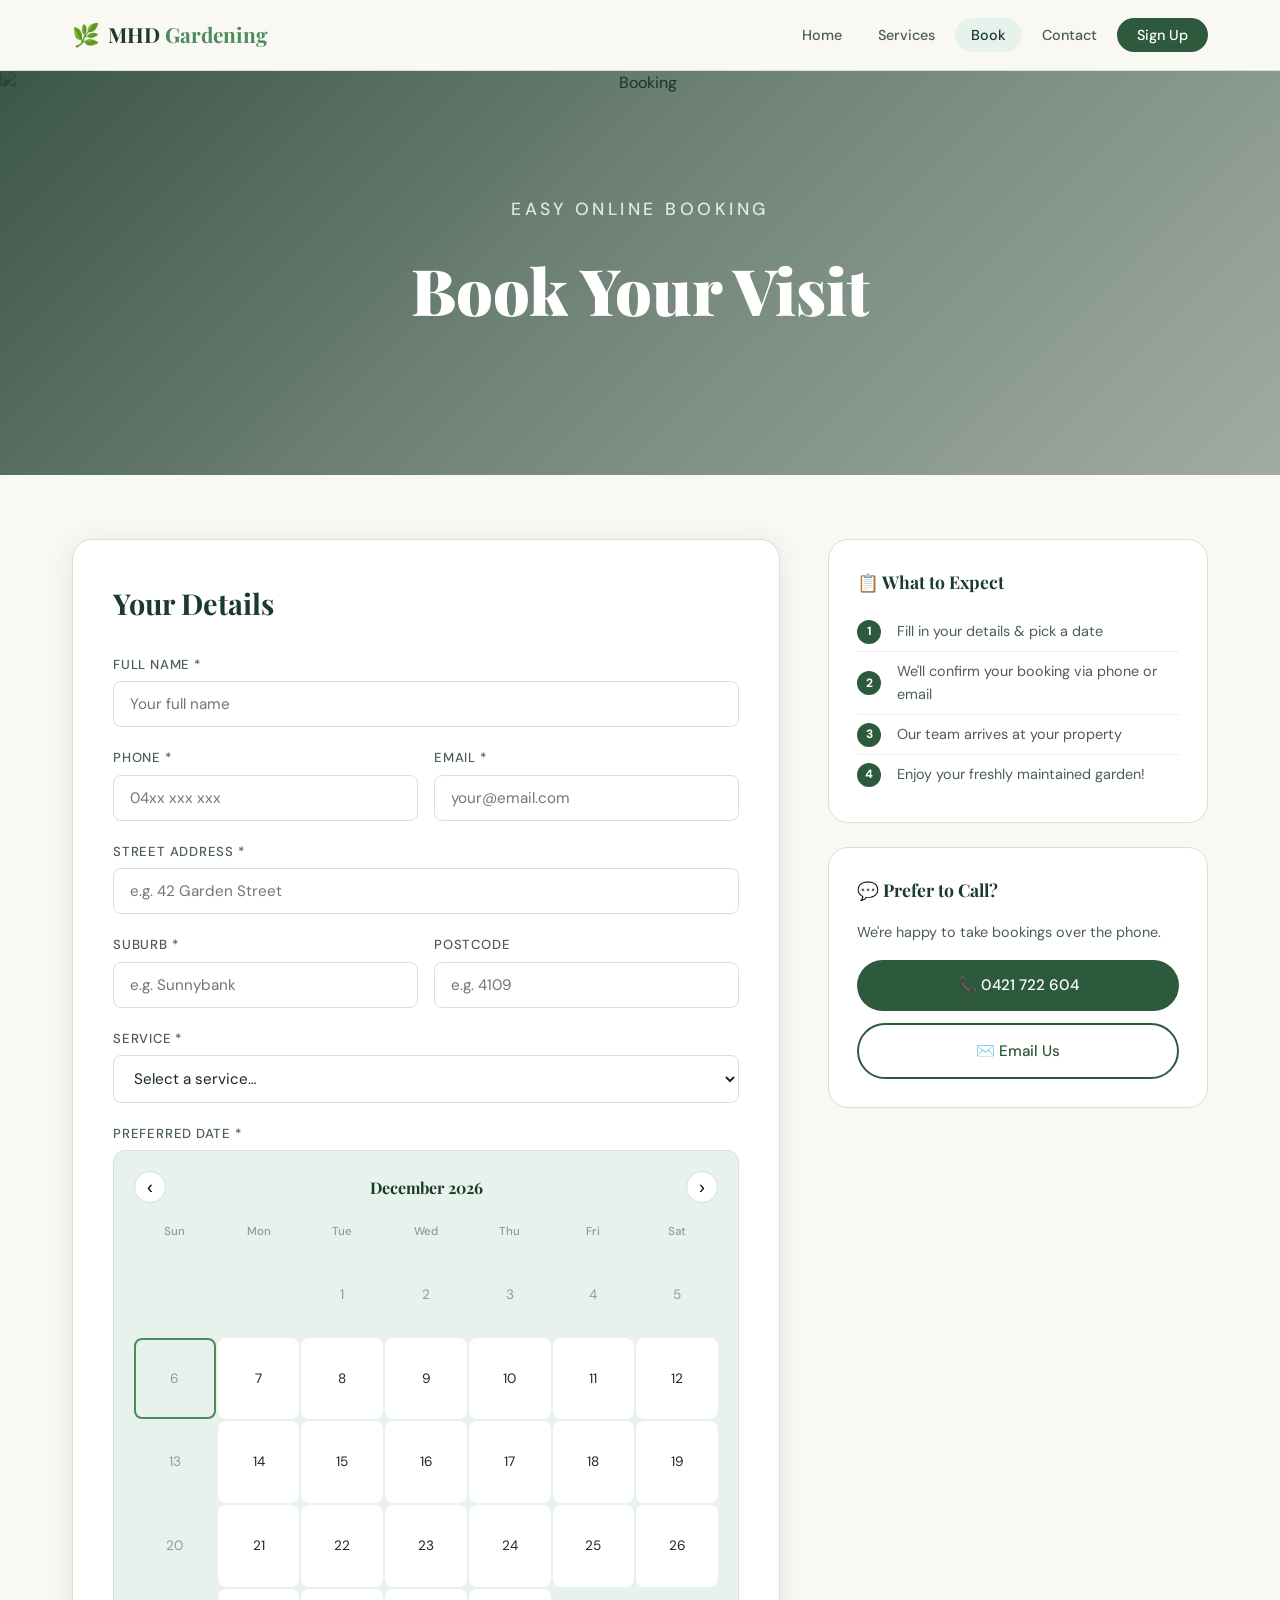
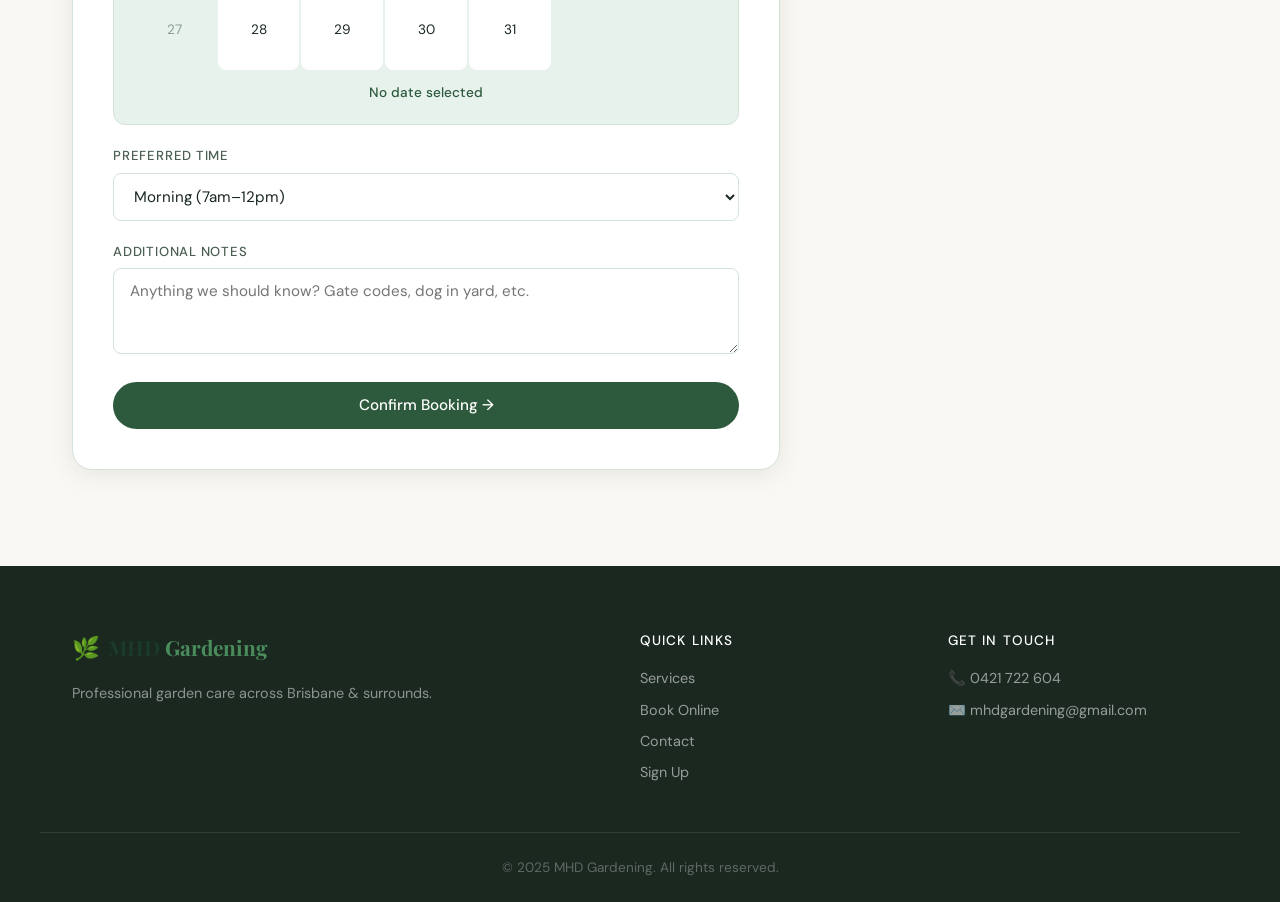
==== booking.html @ 793c0f71 "Add files via upload" ====
<!DOCTYPE html>
<html lang="en">
<head>
<meta charset="UTF-8">
<meta name="viewport" content="width=device-width, initial-scale=1.0">
<title>Book a Service – MHD Gardening</title>
<link rel="stylesheet" href="style.css">
<link href="https://fonts.googleapis.com/css2?family=Playfair+Display:wght@400;700;900&family=DM+Sans:wght@300;400;500&display=swap" rel="stylesheet">
</head>
<body>

<nav class="nav">
  <div class="nav-inner">
    <a href="index.html" class="logo">
      <span class="logo-leaf">🌿</span>
      <span class="logo-text">MHD<span class="logo-accent"> Gardening</span></span>
    </a>
    <ul class="nav-links">
      <li><a href="index.html">Home</a></li>
      <li><a href="services.html">Services</a></li>
      <li><a href="booking.html" class="active">Book</a></li>
      <li><a href="contact.html">Contact</a></li>
      <li><a href="signup.html" class="nav-cta">Sign Up</a></li>
    </ul>
    <button class="hamburger" id="hamburger"><span></span><span></span><span></span></button>
  </div>
</nav>
<div class="mobile-menu" id="mobileMenu">
  <a href="index.html">Home</a>
  <a href="services.html">Services</a>
  <a href="booking.html">Book</a>
  <a href="contact.html">Contact</a>
  <a href="signup.html">Sign Up</a>
</div>

<!-- PAGE HERO -->
<section class="page-hero page-hero--short">
  <div class="page-hero-bg">
    <img src="https://images.unsplash.com/photo-1501004318641-b39e6451bec6?w=1600&q=80" alt="Booking">
    <div class="hero-overlay"></div>
  </div>
  <div class="page-hero-content">
    <p class="hero-eyebrow">Easy Online Booking</p>
    <h1 class="page-title">Book Your Visit</h1>
  </div>
</section>

<!-- BOOKING FORM -->
<section class="booking-section">
  <div class="container">
    <div class="booking-layout">

      <!-- FORM -->
      <div class="booking-form-wrap">
        <div id="bookingForm" class="booking-form">
          <h2>Your Details</h2>

          <div class="form-group">
            <label>Full Name *</label>
            <input type="text" id="bName" placeholder="Your full name" required>
          </div>
          <div class="form-row">
            <div class="form-group">
              <label>Phone *</label>
              <input type="tel" id="bPhone" placeholder="04xx xxx xxx" required>
            </div>
            <div class="form-group">
              <label>Email *</label>
              <input type="email" id="bEmail" placeholder="your@email.com" required>
            </div>
          </div>
          <div class="form-group">
            <label>Street Address *</label>
            <input type="text" id="bAddress" placeholder="e.g. 42 Garden Street" required>
          </div>
          <div class="form-row">
            <div class="form-group">
              <label>Suburb *</label>
              <input type="text" id="bSuburb" placeholder="e.g. Sunnybank" required>
            </div>
            <div class="form-group">
              <label>Postcode</label>
              <input type="text" id="bPostcode" placeholder="e.g. 4109">
            </div>
          </div>

          <div class="form-group">
            <label>Service *</label>
            <select id="bService" required>
              <option value="">Select a service…</option>
              <option value="Simple Mow">🌿 Simple Mow</option>
              <option value="Hedges &amp; Lawn">✂️ Hedges &amp; Lawn</option>
              <option value="Full Service">⭐ Full Service</option>
            </select>
          </div>

          <div class="form-group">
            <label>Preferred Date *</label>
            <div class="calendar-wrap">
              <div class="cal-header">
                <button type="button" class="cal-nav" id="calPrev">‹</button>
                <span id="calMonthYear"></span>
                <button type="button" class="cal-nav" id="calNext">›</button>
              </div>
              <div class="cal-days-header">
                <span>Sun</span><span>Mon</span><span>Tue</span><span>Wed</span><span>Thu</span><span>Fri</span><span>Sat</span>
              </div>
              <div class="cal-grid" id="calGrid"></div>
              <input type="hidden" id="bDate">
              <p class="cal-selected" id="calSelected">No date selected</p>
            </div>
          </div>

          <div class="form-group">
            <label>Preferred Time</label>
            <select id="bTime">
              <option value="Morning (7am–12pm)">Morning (7am–12pm)</option>
              <option value="Afternoon (12pm–5pm)">Afternoon (12pm–5pm)</option>
              <option value="Any time">Any time</option>
            </select>
          </div>

          <div class="form-group">
            <label>Additional Notes</label>
            <textarea id="bNotes" rows="3" placeholder="Anything we should know? Gate codes, dog in yard, etc."></textarea>
          </div>

          <button type="button" class="btn-primary btn-full" onclick="submitBooking()">Confirm Booking →</button>
        </div>

        <!-- SUCCESS STATE -->
        <div id="bookingSuccess" class="booking-success" style="display:none">
          <div class="success-icon">✅</div>
          <h2>Booking Request Sent!</h2>
          <p id="successSummary"></p>
          <p class="success-note">We'll be in touch shortly to confirm your booking. Questions? Call us on <a href="tel:0421722604">0421 722 604</a>.</p>
          <a href="index.html" class="btn-primary" style="margin-top:1.5rem">← Back to Home</a>
        </div>
      </div>

      <!-- SIDEBAR -->
      <div class="booking-sidebar">
        <div class="sidebar-card">
          <h3>📋 What to Expect</h3>
          <ol class="expect-list">
            <li>Fill in your details & pick a date</li>
            <li>We'll confirm your booking via phone or email</li>
            <li>Our team arrives at your property</li>
            <li>Enjoy your freshly maintained garden!</li>
          </ol>
        </div>
        <div class="sidebar-card sidebar-contact">
          <h3>💬 Prefer to Call?</h3>
          <p>We're happy to take bookings over the phone.</p>
          <a href="tel:0421722604" class="btn-primary btn-full">📞 0421 722 604</a>
          <a href="mailto:mhdgardening@gmail.com" class="btn-outline btn-full" style="margin-top:0.75rem">✉️ Email Us</a>
        </div>
      </div>

    </div>
  </div>
</section>

<footer class="footer">
  <div class="container footer-inner">
    <div class="footer-brand">
      <a href="index.html" class="logo"><span class="logo-leaf">🌿</span><span class="logo-text">MHD<span class="logo-accent"> Gardening</span></span></a>
      <p>Professional garden care across Brisbane & surrounds.</p>
    </div>
    <div class="footer-links">
      <h4>Quick Links</h4>
      <a href="services.html">Services</a>
      <a href="booking.html">Book Online</a>
      <a href="contact.html">Contact</a>
      <a href="signup.html">Sign Up</a>
    </div>
    <div class="footer-contact">
      <h4>Get in Touch</h4>
      <a href="tel:0421722604">📞 0421 722 604</a>
      <a href="mailto:mhdgardening@gmail.com">✉️ mhdgardening@gmail.com</a>
    </div>
  </div>
  <div class="footer-bottom"><p>© 2025 MHD Gardening. All rights reserved.</p></div>
</footer>

<script src="main.js"></script>
</body>
</html>
---- style.css ----
/* ============================================
   MHD GARDENING – MAIN STYLESHEET
   Theme: Natural Luxury / Refined Green
   ============================================ */

:root {
  --green-dark: #1a3a2a;
  --green-mid: #2d5a3d;
  --green-light: #4a8c5c;
  --green-pale: #e8f2ec;
  --gold: #c9a84c;
  --gold-light: #e8d5a3;
  --cream: #faf8f3;
  --white: #ffffff;
  --text-dark: #1a2820;
  --text-mid: #4a5e52;
  --text-light: #8a9e92;
  --border: #d4e2d8;
  --shadow: 0 4px 24px rgba(26,58,42,0.10);
  --shadow-lg: 0 12px 48px rgba(26,58,42,0.15);
  --radius: 12px;
  --radius-lg: 20px;
  --ff-display: 'Playfair Display', Georgia, serif;
  --ff-body: 'DM Sans', sans-serif;
}

*, *::before, *::after { box-sizing: border-box; margin: 0; padding: 0; }

html { scroll-behavior: smooth; }

body {
  font-family: var(--ff-body);
  color: var(--text-dark);
  background: var(--cream);
  line-height: 1.6;
  font-size: 16px;
}

img { max-width: 100%; height: auto; display: block; }
a { text-decoration: none; color: inherit; }
ul { list-style: none; }

.container { max-width: 1200px; margin: 0 auto; padding: 0 2rem; }
.text-center { text-align: center; }

/* ============================================
   TYPOGRAPHY
   ============================================ */

.section-label {
  font-family: var(--ff-body);
  font-size: 0.8rem;
  font-weight: 500;
  letter-spacing: 0.15em;
  text-transform: uppercase;
  color: var(--green-light);
  margin-bottom: 0.75rem;
}

.section-title {
  font-family: var(--ff-display);
  font-size: clamp(2rem, 4vw, 3rem);
  font-weight: 700;
  color: var(--green-dark);
  margin-bottom: 2.5rem;
  line-height: 1.2;
}

/* ============================================
   BUTTONS
   ============================================ */

.btn-primary {
  display: inline-block;
  background: var(--green-mid);
  color: var(--white);
  padding: 0.85rem 2rem;
  border-radius: 50px;
  font-family: var(--ff-body);
  font-size: 0.95rem;
  font-weight: 500;
  transition: background 0.25s, transform 0.2s, box-shadow 0.25s;
  cursor: pointer;
  border: none;
  text-align: center;
}
.btn-primary:hover {
  background: var(--green-dark);
  transform: translateY(-2px);
  box-shadow: 0 8px 24px rgba(26,58,42,0.2);
}

.btn-outline {
  display: inline-block;
  background: transparent;
  color: var(--green-mid);
  padding: 0.85rem 2rem;
  border-radius: 50px;
  border: 2px solid var(--green-mid);
  font-size: 0.95rem;
  font-weight: 500;
  transition: all 0.25s;
  cursor: pointer;
  text-align: center;
}
.btn-outline:hover {
  background: var(--green-mid);
  color: var(--white);
}

.btn-ghost {
  display: inline-block;
  background: rgba(255,255,255,0.15);
  color: var(--white);
  padding: 0.85rem 2rem;
  border-radius: 50px;
  border: 2px solid rgba(255,255,255,0.5);
  font-size: 0.95rem;
  font-weight: 500;
  transition: all 0.25s;
  backdrop-filter: blur(4px);
}
.btn-ghost:hover {
  background: rgba(255,255,255,0.25);
}

.btn-full { width: 100%; display: block; }

/* ============================================
   NAVIGATION
   ============================================ */

.nav {
  position: fixed;
  top: 0;
  left: 0;
  right: 0;
  z-index: 1000;
  background: rgba(250,248,243,0.95);
  backdrop-filter: blur(12px);
  border-bottom: 1px solid var(--border);
  transition: box-shadow 0.3s;
}
.nav.scrolled { box-shadow: var(--shadow); }

.nav-inner {
  max-width: 1200px;
  margin: 0 auto;
  padding: 0 2rem;
  display: flex;
  align-items: center;
  justify-content: space-between;
  height: 70px;
}

.logo {
  display: flex;
  align-items: center;
  gap: 0.5rem;
  font-family: var(--ff-display);
  font-size: 1.3rem;
  font-weight: 700;
  color: var(--green-dark);
}
.logo-leaf { font-size: 1.4rem; }
.logo-accent { color: var(--green-light); }
.logo--light { color: var(--white); }
.logo--light .logo-accent { color: var(--gold-light); }

.nav-links {
  display: flex;
  align-items: center;
  gap: 0.25rem;
}
.nav-links a {
  padding: 0.5rem 1rem;
  border-radius: 50px;
  font-size: 0.9rem;
  font-weight: 500;
  color: var(--text-mid);
  transition: all 0.2s;
}
.nav-links a:hover, .nav-links a.active {
  color: var(--green-dark);
  background: var(--green-pale);
}
.nav-cta {
  background: var(--green-mid) !important;
  color: var(--white) !important;
  padding: 0.5rem 1.25rem !important;
}
.nav-cta:hover { background: var(--green-dark) !important; }
.nav-cta.active { background: var(--green-dark) !important; }

.hamburger {
  display: none;
  flex-direction: column;
  gap: 5px;
  background: none;
  border: none;
  cursor: pointer;
  padding: 4px;
}
.hamburger span {
  display: block;
  width: 24px;
  height: 2px;
  background: var(--green-dark);
  border-radius: 2px;
  transition: all 0.3s;
}

.mobile-menu {
  display: none;
  position: fixed;
  top: 70px;
  left: 0;
  right: 0;
  background: var(--cream);
  border-bottom: 1px solid var(--border);
  padding: 1rem 2rem;
  z-index: 999;
  flex-direction: column;
  gap: 0.5rem;
}
.mobile-menu.open { display: flex; }
.mobile-menu a {
  padding: 0.75rem 1rem;
  border-radius: var(--radius);
  font-weight: 500;
  color: var(--text-dark);
  transition: background 0.2s;
}
.mobile-menu a:hover { background: var(--green-pale); }

/* ============================================
   HERO
   ============================================ */

.hero {
  position: relative;
  min-height: 100vh;
  display: flex;
  align-items: center;
  padding: 100px 2rem 4rem;
  overflow: hidden;
}

.hero-bg {
  position: absolute;
  inset: 0;
  z-index: 0;
}
.hero-img {
  width: 100%;
  height: 100%;
  object-fit: cover;
  object-position: center;
}
.hero-overlay {
  position: absolute;
  inset: 0;
  background: linear-gradient(
    135deg,
    rgba(26,58,42,0.85) 0%,
    rgba(26,58,42,0.60) 50%,
    rgba(26,58,42,0.40) 100%
  );
}

.hero-content {
  position: relative;
  z-index: 1;
  max-width: 700px;
  margin: 0 auto 0 0;
  padding-left: max(2rem, calc((100vw - 1200px)/2));
}

.hero-eyebrow {
  font-size: 0.8rem;
  font-weight: 500;
  letter-spacing: 0.2em;
  text-transform: uppercase;
  color: var(--gold-light);
  margin-bottom: 1rem;
}

.hero-title {
  font-family: var(--ff-display);
  font-size: clamp(2.8rem, 7vw, 5.5rem);
  font-weight: 900;
  color: var(--white);
  line-height: 1.1;
  margin-bottom: 1.25rem;
}
.hero-title em { font-style: italic; color: var(--gold-light); }

.hero-sub {
  font-size: 1.1rem;
  color: rgba(255,255,255,0.85);
  margin-bottom: 2.5rem;
  font-weight: 300;
}

/* BOOKING WIDGET */
.booking-widget {
  background: rgba(255,255,255,0.97);
  border-radius: var(--radius-lg);
  padding: 1.75rem 2rem;
  box-shadow: var(--shadow-lg);
  max-width: 620px;
}
.widget-title {
  font-family: var(--ff-display);
  font-size: 1.2rem;
  color: var(--green-dark);
  margin-bottom: 1.25rem;
}
.widget-fields {
  display: grid;
  grid-template-columns: 1fr 1fr;
  gap: 0.75rem;
}
.widget-fields .field-group:last-child { grid-column: span 2; }
.widget-fields .field-group:nth-child(3) { grid-column: span 2; }

.field-group label {
  display: block;
  font-size: 0.78rem;
  font-weight: 500;
  text-transform: uppercase;
  letter-spacing: 0.08em;
  color: var(--text-mid);
  margin-bottom: 0.4rem;
}
.field-group input,
.field-group select {
  width: 100%;
  padding: 0.65rem 0.9rem;
  border: 1.5px solid var(--border);
  border-radius: 8px;
  font-family: var(--ff-body);
  font-size: 0.9rem;
  color: var(--text-dark);
  background: var(--white);
  transition: border-color 0.2s;
}
.field-group input:focus,
.field-group select:focus {
  outline: none;
  border-color: var(--green-light);
}

.widget-btn {
  grid-column: span 2;
  background: var(--green-mid);
  color: var(--white);
  padding: 0.9rem;
  border-radius: 50px;
  border: none;
  font-family: var(--ff-body);
  font-size: 1rem;
  font-weight: 500;
  cursor: pointer;
  transition: background 0.25s, transform 0.2s;
}
.widget-btn:hover { background: var(--green-dark); transform: translateY(-2px); }

.scroll-hint {
  position: absolute;
  bottom: 2rem;
  left: 50%;
  transform: translateX(-50%);
  font-size: 0.7rem;
  letter-spacing: 0.2em;
  text-transform: uppercase;
  color: rgba(255,255,255,0.5);
  animation: bounce 2s infinite;
}
@keyframes bounce {
  0%,100% { transform: translateX(-50%) translateY(0); }
  50% { transform: translateX(-50%) translateY(6px); }
}

/* ============================================
   WHY SECTION
   ============================================ */

.why {
  padding: 6rem 0;
  background: var(--cream);
}
.why .container { text-align: center; }
.why-grid {
  display: grid;
  grid-template-columns: repeat(4, 1fr);
  gap: 1.5rem;
  margin-top: 0;
}
.why-card {
  background: var(--white);
  border-radius: var(--radius-lg);
  padding: 2rem 1.5rem;
  border: 1px solid var(--border);
  transition: transform 0.3s, box-shadow 0.3s;
}
.why-card:hover { transform: translateY(-4px); box-shadow: var(--shadow); }
.why-icon { font-size: 2rem; margin-bottom: 1rem; }
.why-card h3 {
  font-family: var(--ff-display);
  font-size: 1.1rem;
  color: var(--green-dark);
  margin-bottom: 0.6rem;
}
.why-card p { font-size: 0.9rem; color: var(--text-mid); line-height: 1.6; }

/* ============================================
   SERVICES PREVIEW
   ============================================ */

.services-preview {
  padding: 5rem 0;
  background: var(--green-pale);
}
.services-grid {
  display: grid;
  grid-template-columns: repeat(3, 1fr);
  gap: 1.5rem;
  margin-bottom: 3rem;
}
.service-card {
  background: var(--white);
  border-radius: var(--radius-lg);
  overflow: hidden;
  border: 1px solid var(--border);
  transition: transform 0.3s, box-shadow 0.3s;
}
.service-card:hover { transform: translateY(-6px); box-shadow: var(--shadow-lg); }
.service-card--featured {
  border: 2px solid var(--green-mid);
  transform: scale(1.02);
}
.service-card--featured:hover { transform: scale(1.02) translateY(-6px); }
.service-img-wrap { height: 200px; overflow: hidden; }
.service-img-wrap img { width: 100%; height: 100%; object-fit: cover; transition: transform 0.4s; }
.service-card:hover .service-img-wrap img { transform: scale(1.05); }
.service-body { padding: 1.5rem; }
.service-tag {
  display: inline-block;
  background: var(--green-pale);
  color: var(--green-mid);
  font-size: 0.72rem;
  font-weight: 500;
  letter-spacing: 0.08em;
  text-transform: uppercase;
  padding: 0.3rem 0.75rem;
  border-radius: 50px;
  margin-bottom: 0.75rem;
}
.service-tag--gold {
  background: var(--gold-light);
  color: #7a5c00;
}
.service-body h3 {
  font-family: var(--ff-display);
  font-size: 1.3rem;
  color: var(--green-dark);
  margin-bottom: 0.6rem;
}
.service-body p { font-size: 0.9rem; color: var(--text-mid); margin-bottom: 1.25rem; }
.service-link {
  font-size: 0.9rem;
  font-weight: 500;
  color: var(--green-mid);
  transition: color 0.2s;
}
.service-link:hover { color: var(--green-dark); }

/* ============================================
   PHOTO STRIP
   ============================================ */

.photo-strip {
  overflow: hidden;
  padding: 3rem 0;
  background: var(--white);
}
.strip-track {
  display: flex;
  gap: 1rem;
  animation: scroll-strip 30s linear infinite;
  width: max-content;
}
.strip-track img {
  height: 220px;
  width: 320px;
  object-fit: cover;
  border-radius: var(--radius);
  flex-shrink: 0;
}
@keyframes scroll-strip {
  0% { transform: translateX(0); }
  100% { transform: translateX(-50%); }
}

/* ============================================
   CTA BANNER
   ============================================ */

.cta-banner {
  background: var(--green-dark);
  padding: 4rem 0;
}
.cta-inner {
  display: flex;
  align-items: center;
  justify-content: space-between;
  gap: 2rem;
}
.cta-inner h2 {
  font-family: var(--ff-display);
  font-size: 2rem;
  color: var(--white);
  margin-bottom: 0.5rem;
}
.cta-inner p { color: rgba(255,255,255,0.7); }
.cta-actions { display: flex; gap: 1rem; flex-wrap: wrap; }

/* ============================================
   FOOTER
   ============================================ */

.footer {
  background: var(--text-dark);
  padding: 4rem 0 0;
}
.footer-inner {
  display: grid;
  grid-template-columns: 2fr 1fr 1fr;
  gap: 3rem;
  padding-bottom: 3rem;
  border-bottom: 1px solid rgba(255,255,255,0.1);
}
.footer-brand p { color: rgba(255,255,255,0.5); font-size: 0.9rem; margin-top: 1rem; }
.footer-links, .footer-contact { display: flex; flex-direction: column; gap: 0.5rem; }
.footer-links h4, .footer-contact h4 {
  color: var(--white);
  font-size: 0.85rem;
  font-weight: 500;
  letter-spacing: 0.08em;
  text-transform: uppercase;
  margin-bottom: 0.5rem;
}
.footer-links a, .footer-contact a {
  color: rgba(255,255,255,0.55);
  font-size: 0.9rem;
  transition: color 0.2s;
}
.footer-links a:hover, .footer-contact a:hover { color: var(--white); }
.footer-bottom {
  padding: 1.5rem 0;
  text-align: center;
}
.footer-bottom p { color: rgba(255,255,255,0.3); font-size: 0.85rem; }

/* ============================================
   PAGE HERO
   ============================================ */

.page-hero {
  position: relative;
  height: 60vh;
  min-height: 400px;
  display: flex;
  align-items: center;
  justify-content: center;
  text-align: center;
  margin-top: 70px;
}
.page-hero--short { height: 45vh; min-height: 300px; }
.page-hero-bg {
  position: absolute;
  inset: 0;
}
.page-hero-bg img { width: 100%; height: 100%; object-fit: cover; }
.page-hero-content {
  position: relative;
  z-index: 1;
  color: var(--white);
}
.page-title {
  font-family: var(--ff-display);
  font-size: clamp(2.5rem, 6vw, 4rem);
  font-weight: 900;
  margin-bottom: 0.5rem;
}
.page-hero-content p { color: rgba(255,255,255,0.8); font-size: 1.1rem; }

/* ============================================
   SERVICES DETAIL
   ============================================ */

.services-detail { padding: 5rem 0; }
.svc-row {
  display: grid;
  grid-template-columns: 1fr 1fr;
  gap: 4rem;
  align-items: center;
  margin-bottom: 5rem;
  padding-bottom: 5rem;
  border-bottom: 1px solid var(--border);
}
.svc-row:last-child { border-bottom: none; margin-bottom: 0; }
.svc-row--reverse .svc-img { order: 2; }
.svc-row--reverse .svc-text { order: 1; }
.svc-img img {
  width: 100%;
  height: 380px;
  object-fit: cover;
  border-radius: var(--radius-lg);
  box-shadow: var(--shadow-lg);
}
.svc-text h2 {
  font-family: var(--ff-display);
  font-size: 2rem;
  color: var(--green-dark);
  margin: 0.75rem 0 1rem;
}
.svc-text p { color: var(--text-mid); margin-bottom: 1.5rem; line-height: 1.8; }
.svc-includes {
  list-style: none;
  margin-bottom: 2rem;
}
.svc-includes li {
  padding: 0.4rem 0;
  color: var(--text-dark);
  font-size: 0.95rem;
}

/* ============================================
   BOOKING PAGE
   ============================================ */

.booking-section {
  padding: 4rem 0 6rem;
  background: var(--cream);
}
.booking-layout {
  display: grid;
  grid-template-columns: 1fr 380px;
  gap: 3rem;
  align-items: start;
}
.booking-form-wrap {
  background: var(--white);
  border-radius: var(--radius-lg);
  padding: 2.5rem;
  border: 1px solid var(--border);
  box-shadow: var(--shadow);
}
.booking-form h2 {
  font-family: var(--ff-display);
  font-size: 1.8rem;
  color: var(--green-dark);
  margin-bottom: 1.75rem;
}

/* FORMS GLOBAL */
.form-group { margin-bottom: 1.25rem; }
.form-row { display: grid; grid-template-columns: 1fr 1fr; gap: 1rem; }
.form-group label {
  display: block;
  font-size: 0.82rem;
  font-weight: 500;
  text-transform: uppercase;
  letter-spacing: 0.06em;
  color: var(--text-mid);
  margin-bottom: 0.4rem;
}
.form-group input,
.form-group select,
.form-group textarea {
  width: 100%;
  padding: 0.75rem 1rem;
  border: 1.5px solid var(--border);
  border-radius: 8px;
  font-family: var(--ff-body);
  font-size: 0.95rem;
  color: var(--text-dark);
  background: var(--white);
  transition: border-color 0.2s, box-shadow 0.2s;
}
.form-group input:focus,
.form-group select:focus,
.form-group textarea:focus {
  outline: none;
  border-color: var(--green-light);
  box-shadow: 0 0 0 3px rgba(74,140,92,0.12);
}
.form-group textarea { resize: vertical; }

/* CALENDAR */
.calendar-wrap {
  background: var(--green-pale);
  border-radius: var(--radius);
  padding: 1.25rem;
  border: 1.5px solid var(--border);
}
.cal-header {
  display: flex;
  align-items: center;
  justify-content: space-between;
  margin-bottom: 1rem;
  font-family: var(--ff-display);
  font-weight: 700;
  color: var(--green-dark);
}
.cal-nav {
  background: var(--white);
  border: 1px solid var(--border);
  border-radius: 50%;
  width: 32px;
  height: 32px;
  cursor: pointer;
  font-size: 1.1rem;
  display: flex;
  align-items: center;
  justify-content: center;
  transition: background 0.2s;
}
.cal-nav:hover { background: var(--green-mid); color: var(--white); border-color: var(--green-mid); }
.cal-days-header {
  display: grid;
  grid-template-columns: repeat(7, 1fr);
  gap: 2px;
  margin-bottom: 0.5rem;
  text-align: center;
}
.cal-days-header span { font-size: 0.72rem; font-weight: 500; color: var(--text-light); padding: 4px 0; }
.cal-grid {
  display: grid;
  grid-template-columns: repeat(7, 1fr);
  gap: 2px;
}
.cal-day {
  aspect-ratio: 1;
  display: flex;
  align-items: center;
  justify-content: center;
  border-radius: 8px;
  font-size: 0.85rem;
  cursor: pointer;
  transition: all 0.15s;
  color: var(--text-dark);
  background: var(--white);
}
.cal-day:hover:not(.cal-day--past):not(.cal-day--empty) {
  background: var(--green-mid);
  color: var(--white);
}
.cal-day--selected { background: var(--green-dark) !important; color: var(--white) !important; font-weight: 700; }
.cal-day--today { border: 2px solid var(--green-light); }
.cal-day--past { color: var(--text-light); cursor: not-allowed; background: transparent; }
.cal-day--empty { cursor: default; background: transparent; }
.cal-selected {
  margin-top: 0.75rem;
  font-size: 0.85rem;
  color: var(--green-mid);
  font-weight: 500;
  text-align: center;
}

/* BOOKING SIDEBAR */
.booking-sidebar { display: flex; flex-direction: column; gap: 1.5rem; }
.sidebar-card {
  background: var(--white);
  border-radius: var(--radius-lg);
  padding: 1.75rem;
  border: 1px solid var(--border);
}
.sidebar-card h3 {
  font-family: var(--ff-display);
  font-size: 1.1rem;
  color: var(--green-dark);
  margin-bottom: 1rem;
}
.expect-list {
  counter-reset: steps;
  list-style: none;
}
.expect-list li {
  counter-increment: steps;
  padding: 0.5rem 0 0.5rem 2.5rem;
  position: relative;
  font-size: 0.9rem;
  color: var(--text-mid);
  border-bottom: 1px solid var(--green-pale);
}
.expect-list li:last-child { border-bottom: none; }
.expect-list li::before {
  content: counter(steps);
  position: absolute;
  left: 0;
  top: 50%;
  transform: translateY(-50%);
  width: 24px;
  height: 24px;
  background: var(--green-mid);
  color: white;
  border-radius: 50%;
  font-size: 0.75rem;
  font-weight: 700;
  display: flex;
  align-items: center;
  justify-content: center;
}
.sidebar-contact p { font-size: 0.9rem; color: var(--text-mid); margin-bottom: 1rem; }

/* SUCCESS STATE */
.booking-success {
  text-align: center;
  padding: 3rem 2rem;
}
.success-icon { font-size: 3.5rem; margin-bottom: 1rem; }
.booking-success h2 {
  font-family: var(--ff-display);
  font-size: 2rem;
  color: var(--green-dark);
  margin-bottom: 1rem;
}
.booking-success p { color: var(--text-mid); margin-bottom: 0.5rem; }
.success-note { font-size: 0.9rem; }

/* CHECKBOX */
.checkbox-group { margin-top: 0; }
.checkbox-label {
  display: flex;
  align-items: flex-start;
  gap: 0.75rem;
  font-size: 0.9rem;
  color: var(--text-mid);
  cursor: pointer;
  text-transform: none;
  letter-spacing: 0;
}
.checkbox-label input[type="checkbox"] {
  width: 18px;
  height: 18px;
  flex-shrink: 0;
  margin-top: 2px;
  accent-color: var(--green-mid);
}
.form-note {
  font-size: 0.82rem;
  color: var(--text-light);
  margin-top: 1rem;
  text-align: center;
}
.signin-prompt {
  font-size: 0.9rem;
  color: var(--text-mid);
  margin-bottom: 1.75rem;
}
.signin-prompt a { color: var(--green-mid); font-weight: 500; }

/* ============================================
   CONTACT PAGE
   ============================================ */

.contact-section { padding: 5rem 0; }
.contact-layout {
  display: grid;
  grid-template-columns: 1fr 1fr;
  gap: 4rem;
  align-items: start;
}
.contact-info h2 {
  font-family: var(--ff-display);
  font-size: 2rem;
  color: var(--green-dark);
  margin-bottom: 1rem;
}
.contact-info > p { color: var(--text-mid); line-height: 1.8; margin-bottom: 2rem; }
.contact-cards { display: flex; flex-direction: column; gap: 1rem; }
.contact-card {
  display: flex;
  align-items: center;
  gap: 1rem;
  background: var(--white);
  border: 1px solid var(--border);
  border-radius: var(--radius);
  padding: 1.25rem;
  transition: box-shadow 0.2s, transform 0.2s;
}
.contact-card:hover { box-shadow: var(--shadow); transform: translateX(4px); }
.cc-icon { font-size: 1.5rem; }
.contact-card strong { display: block; color: var(--green-dark); font-size: 0.9rem; margin-bottom: 0.2rem; }
.contact-card span { color: var(--text-mid); font-size: 0.9rem; }

.contact-form-wrap {
  background: var(--white);
  border-radius: var(--radius-lg);
  padding: 2.5rem;
  border: 1px solid var(--border);
  box-shadow: var(--shadow);
}
.contact-form-wrap h2 {
  font-family: var(--ff-display);
  font-size: 1.8rem;
  color: var(--green-dark);
  margin-bottom: 1.75rem;
}

/* ============================================
   SIGN UP PAGE
   ============================================ */

.signup-section { min-height: 100vh; display: flex; }
.signup-layout { display: flex; width: 100%; min-height: 100vh; }
.signup-left {
  width: 45%;
  background: var(--green-dark);
  padding: 5rem 3rem;
  display: flex;
  flex-direction: column;
  justify-content: center;
  position: relative;
  overflow: hidden;
}
.signup-left::before {
  content: '';
  position: absolute;
  top: -100px;
  right: -100px;
  width: 400px;
  height: 400px;
  background: rgba(255,255,255,0.04);
  border-radius: 50%;
}
.signup-left-inner { position: relative; z-index: 1; }
.signup-left h2 {
  font-family: var(--ff-display);
  font-size: 2.2rem;
  color: var(--white);
  margin: 1.5rem 0 1rem;
}
.signup-left > .signup-left-inner > p {
  color: rgba(255,255,255,0.7);
  line-height: 1.8;
  margin-bottom: 2rem;
}
.signup-perks { display: flex; flex-direction: column; gap: 0.75rem; margin-bottom: 2.5rem; }
.perk {
  display: flex;
  align-items: center;
  gap: 0.75rem;
  color: rgba(255,255,255,0.85);
  font-size: 0.95rem;
}
.perk span { color: var(--gold-light); font-weight: 700; }
.signup-img {
  width: 100%;
  height: 200px;
  object-fit: cover;
  border-radius: var(--radius);
  opacity: 0.7;
}

.signup-right {
  flex: 1;
  display: flex;
  align-items: center;
  justify-content: center;
  padding: 5rem 3rem;
  background: var(--cream);
}
.signup-form-wrap {
  width: 100%;
  max-width: 520px;
  background: var(--white);
  border-radius: var(--radius-lg);
  padding: 2.5rem;
  border: 1px solid var(--border);
  box-shadow: var(--shadow);
}
.signup-form-wrap h2 {
  font-family: var(--ff-display);
  font-size: 1.8rem;
  color: var(--green-dark);
  margin-bottom: 0.5rem;
}

/* ============================================
   RESPONSIVE
   ============================================ */

@media (max-width: 1024px) {
  .why-grid { grid-template-columns: repeat(2, 1fr); }
  .services-grid { grid-template-columns: 1fr 1fr; }
  .service-card--featured { transform: none; }
  .booking-layout { grid-template-columns: 1fr; }
  .booking-sidebar { flex-direction: row; }
  .sidebar-card { flex: 1; }
  .footer-inner { grid-template-columns: 1fr 1fr; }
  .footer-brand { grid-column: span 2; }
  .svc-row { grid-template-columns: 1fr; gap: 2rem; }
  .svc-row--reverse .svc-img { order: unset; }
  .svc-row--reverse .svc-text { order: unset; }
  .contact-layout { grid-template-columns: 1fr; }
  .signup-left { width: 40%; }
}

@media (max-width: 768px) {
  .nav-links { display: none; }
  .hamburger { display: flex; }
  .why-grid { grid-template-columns: 1fr 1fr; }
  .services-grid { grid-template-columns: 1fr; }
  .widget-fields { grid-template-columns: 1fr; }
  .widget-fields .field-group:last-child,
  .widget-fields .field-group:nth-child(3),
  .widget-btn { grid-column: span 1; }
  .cta-inner { flex-direction: column; text-align: center; }
  .booking-sidebar { flex-direction: column; }
  .form-row { grid-template-columns: 1fr; }
  .signup-layout { flex-direction: column; }
  .signup-left { width: 100%; padding: 4rem 2rem; }
  .signup-right { padding: 2rem; }
  .footer-inner { grid-template-columns: 1fr; }
  .footer-brand { grid-column: span 1; }
}

@media (max-width: 480px) {
  .hero { padding: 90px 1rem 3rem; }
  .hero-content { padding-left: 1rem; }
  .booking-widget { padding: 1.25rem; }
  .why-grid { grid-template-columns: 1fr; }
  .container { padding: 0 1rem; }
  .cta-actions { flex-direction: column; width: 100%; }
}
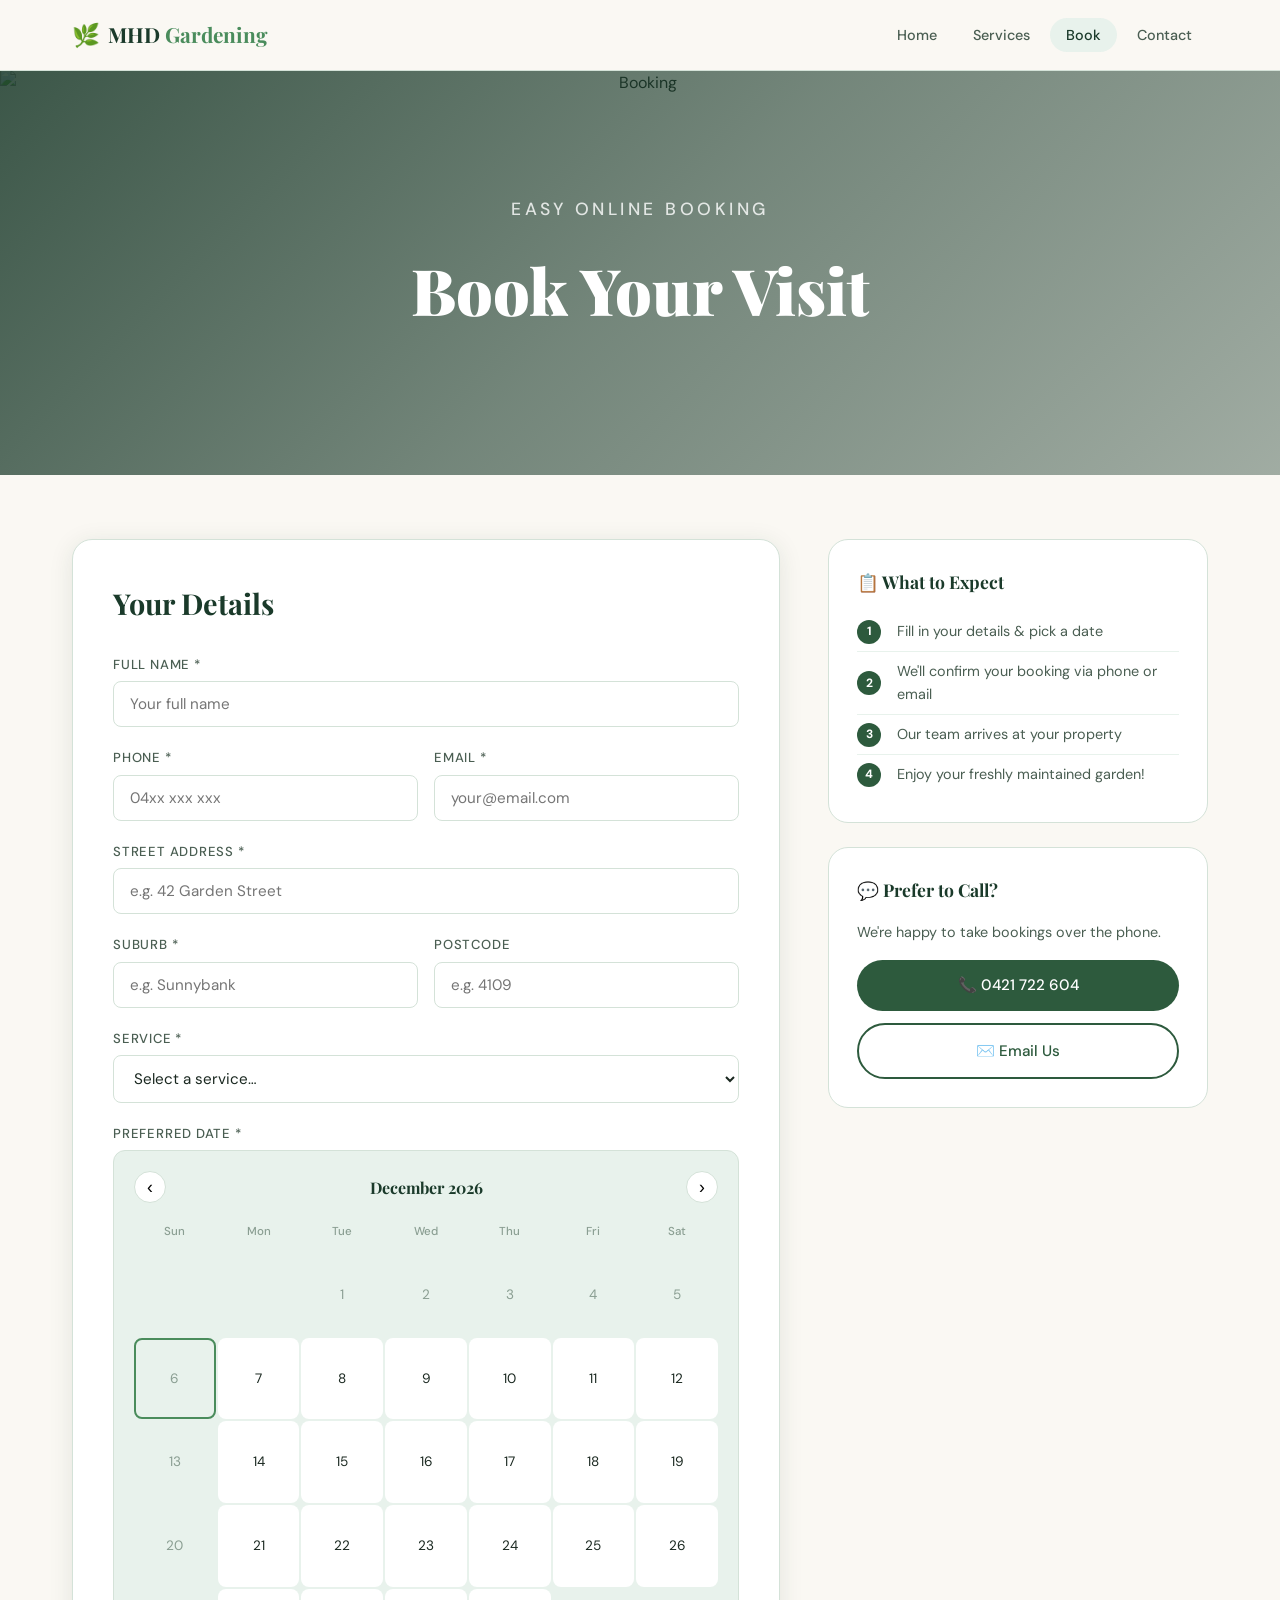
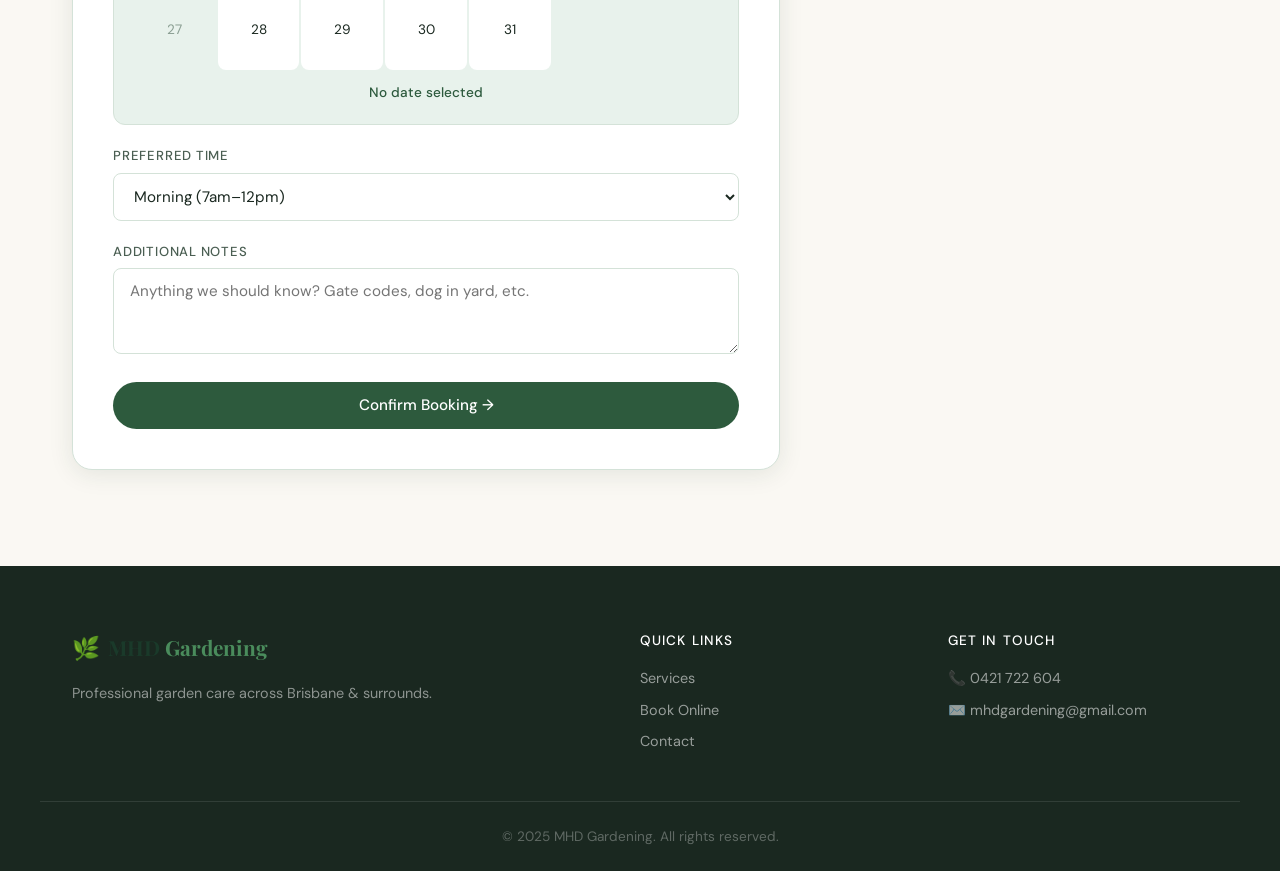
==== commit e1cfb916: "Add files via upload" ====
--- a/booking.html
+++ b/booking.html
@@ -20,7 +20,6 @@
       <li><a href="services.html">Services</a></li>
       <li><a href="booking.html" class="active">Book</a></li>
       <li><a href="contact.html">Contact</a></li>
-      <li><a href="signup.html" class="nav-cta">Sign Up</a></li>
     </ul>
     <button class="hamburger" id="hamburger"><span></span><span></span><span></span></button>
   </div>
@@ -30,7 +29,6 @@
   <a href="services.html">Services</a>
   <a href="booking.html">Book</a>
   <a href="contact.html">Contact</a>
-  <a href="signup.html">Sign Up</a>
 </div>
 
 <!-- PAGE HERO -->
@@ -91,6 +89,7 @@
               <option value="Simple Mow">🌿 Simple Mow</option>
               <option value="Hedges &amp; Lawn">✂️ Hedges &amp; Lawn</option>
               <option value="Full Service">⭐ Full Service</option>
+              <option value="Gutter Cleaning">🏠 Gutter Cleaning</option>
             </select>
           </div>
 
@@ -172,7 +171,6 @@
       <a href="services.html">Services</a>
       <a href="booking.html">Book Online</a>
       <a href="contact.html">Contact</a>
-      <a href="signup.html">Sign Up</a>
     </div>
     <div class="footer-contact">
       <h4>Get in Touch</h4>
--- a/style.css
+++ b/style.css
@@ -991,6 +991,25 @@
 }
 
 /* ============================================
+   FORM STATUS & SERVICES GRID 4-UP
+   ============================================ */
+
+.form-status {
+  padding: 0.85rem 1rem;
+  border-radius: 8px;
+  font-size: 0.9rem;
+  margin-bottom: 1rem;
+}
+.form-status--info  { background: #e8f2ec; color: var(--green-dark); }
+.form-status--error { background: #fdecea; color: #c0392b; border: 1px solid #f5c6c2; }
+
+/* 4-column services grid on wider screens */
+@media (min-width: 1025px) {
+  .services-grid { grid-template-columns: repeat(4, 1fr); }
+  .service-card--featured { transform: none; }
+}
+
+/* ============================================
    RESPONSIVE
    ============================================ */
 
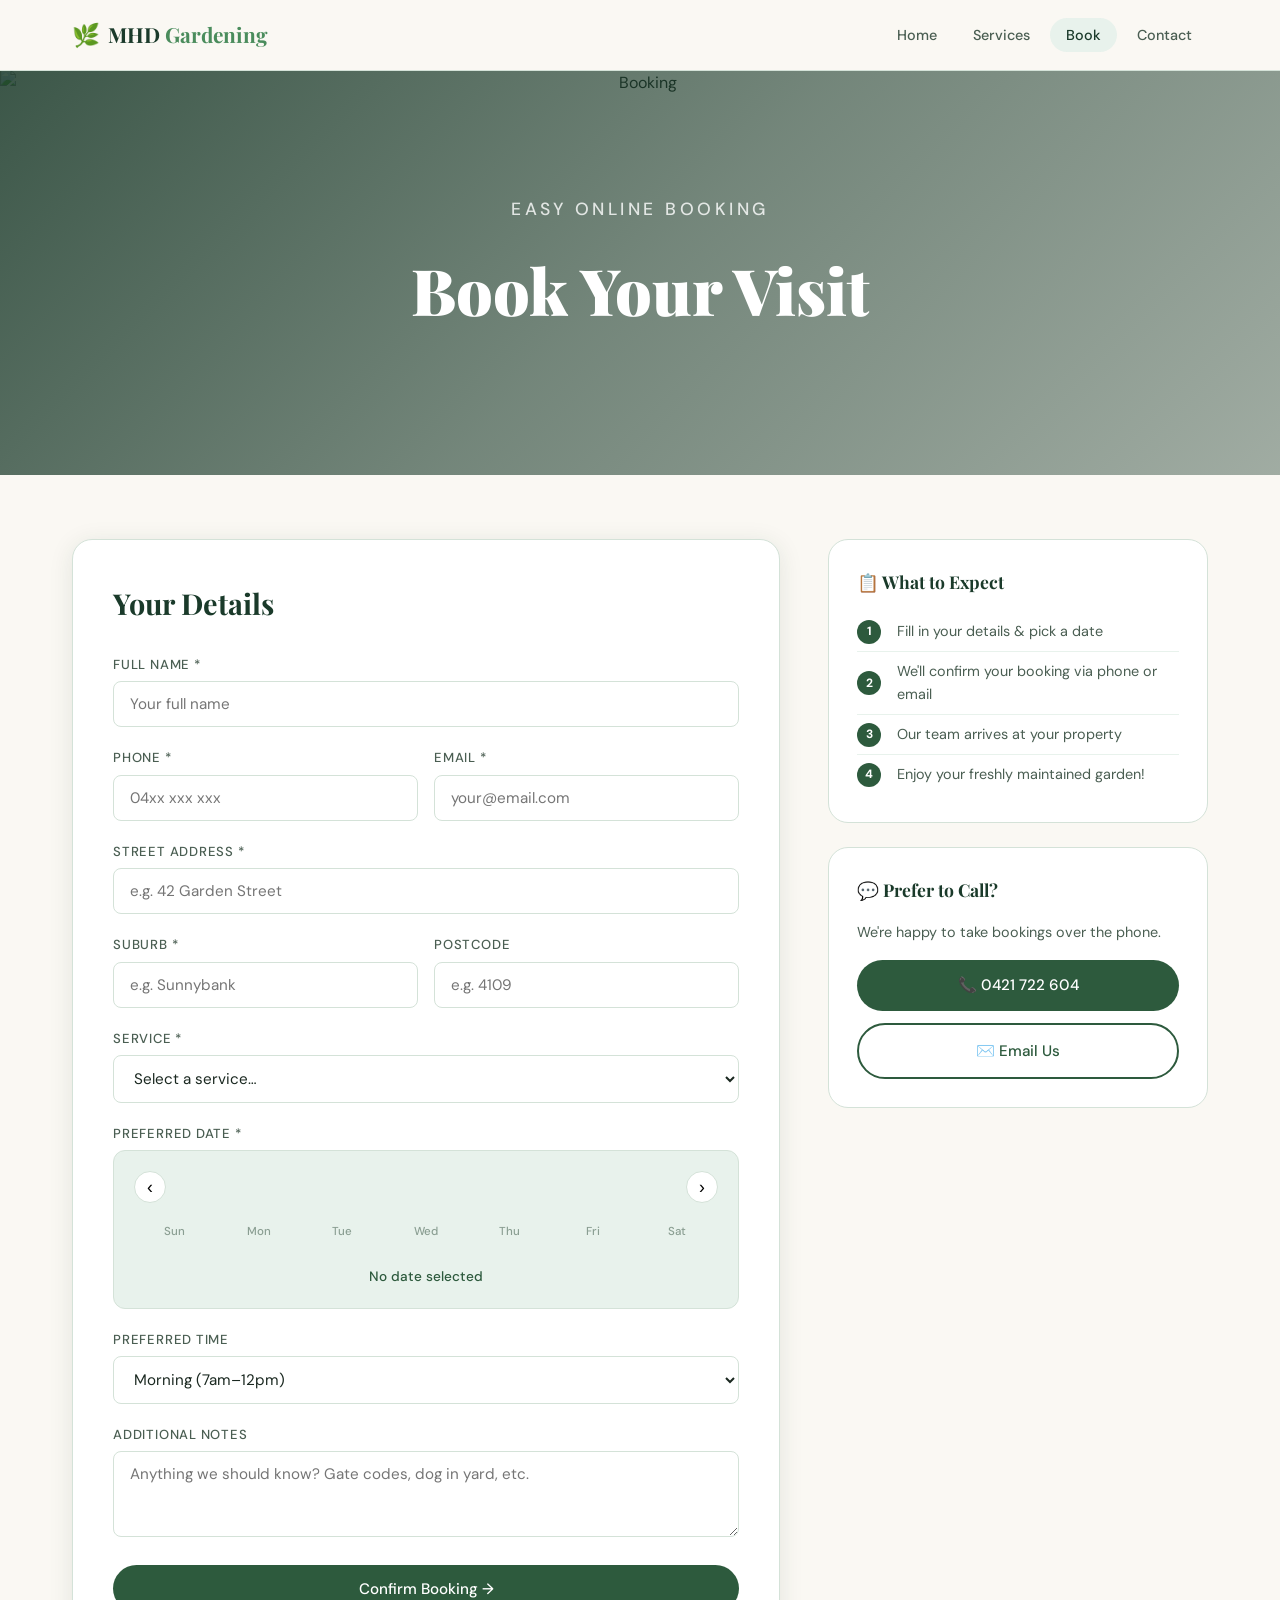
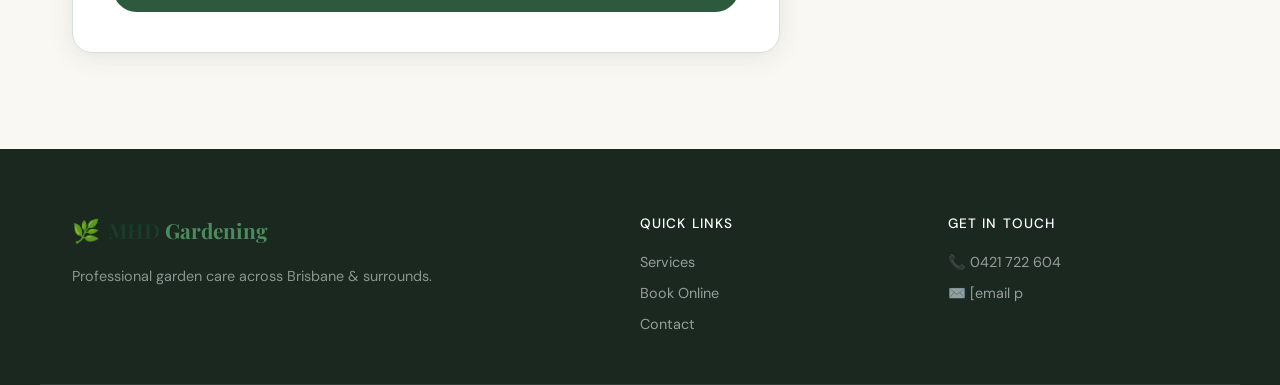
==== commit 20dad69e: "Add files via upload" ====
--- a/booking.html
+++ b/booking.html
@@ -6,6 +6,14 @@
 <title>Book a Service – MHD Gardening</title>
 <link rel="stylesheet" href="style.css">
 <link href="https://fonts.googleapis.com/css2?family=Playfair+Display:wght@400;700;900&family=DM+Sans:wght@300;400;500&display=swap" rel="stylesheet">
+<!-- EmailJS SDK -->
+<script src="https://cdn.jsdelivr.net/npm/@emailjs/browser@4/dist/email.min.js"></script>
+<script>
+  window.EMAILJS_SERVICE_ID  = "service_3fysqs9";
+  window.EMAILJS_TEMPLATE_ID = "template_3g93n0i";
+  window.EMAILJS_PUBLIC_KEY  = "AlmTSct5qkJy2xhkQ";
+  emailjs.init({ publicKey: window.EMAILJS_PUBLIC_KEY });
+</script>
 </head>
 <body>
 
@@ -152,7 +160,7 @@
           <h3>💬 Prefer to Call?</h3>
           <p>We're happy to take bookings over the phone.</p>
           <a href="tel:0421722604" class="btn-primary btn-full">📞 0421 722 604</a>
-          <a href="mailto:mhdgardening@gmail.com" class="btn-outline btn-full" style="margin-top:0.75rem">✉️ Email Us</a>
+          <a href="/cdn-cgi/l/email-protection#f895909c9f998a9c9d9691969fb89f95999194d69b9795" class="btn-outline btn-full" style="margin-top:0.75rem">✉️ Email Us</a>
         </div>
       </div>
 
@@ -175,12 +183,4 @@
     <div class="footer-contact">
       <h4>Get in Touch</h4>
       <a href="tel:0421722604">📞 0421 722 604</a>
-      <a href="mailto:mhdgardening@gmail.com">✉️ mhdgardening@gmail.com</a>
-    </div>
-  </div>
-  <div class="footer-bottom"><p>© 2025 MHD Gardening. All rights reserved.</p></div>
-</footer>
-
-<script src="main.js"></script>
-</body>
-</html>
+      <a href="/cdn-cgi/l/email-protection#85e8ede1e2e4f7e1e0ebecebe2c5e2e8e4ece9abe6eae8">✉️ <span class="__cf_email__" data-cfemail="98f5f0fcfff9eafcfdf6f1f6ffd8fff5f9f1f4b6fbf7f5">[email&#160;p
--- a/style.css
+++ b/style.css
@@ -761,6 +761,8 @@
 .cal-day--selected { background: var(--green-dark) !important; color: var(--white) !important; font-weight: 700; }
 .cal-day--today { border: 2px solid var(--green-light); }
 .cal-day--past { color: var(--text-light); cursor: not-allowed; background: transparent; }
+.cal-day--booked { background: #FEE2E2; color: #EF4444; cursor: not-allowed; text-decoration: line-through; position: relative; }
+.cal-day--booked::after { content: 'Booked'; position: absolute; bottom: 1px; left: 50%; transform: translateX(-50%); font-size: 0.45rem; font-weight: 700; color: #EF4444; text-transform: uppercase; letter-spacing: 0.02em; text-decoration: none; }
 .cal-day--empty { cursor: default; background: transparent; }
 .cal-selected {
   margin-top: 0.75rem;
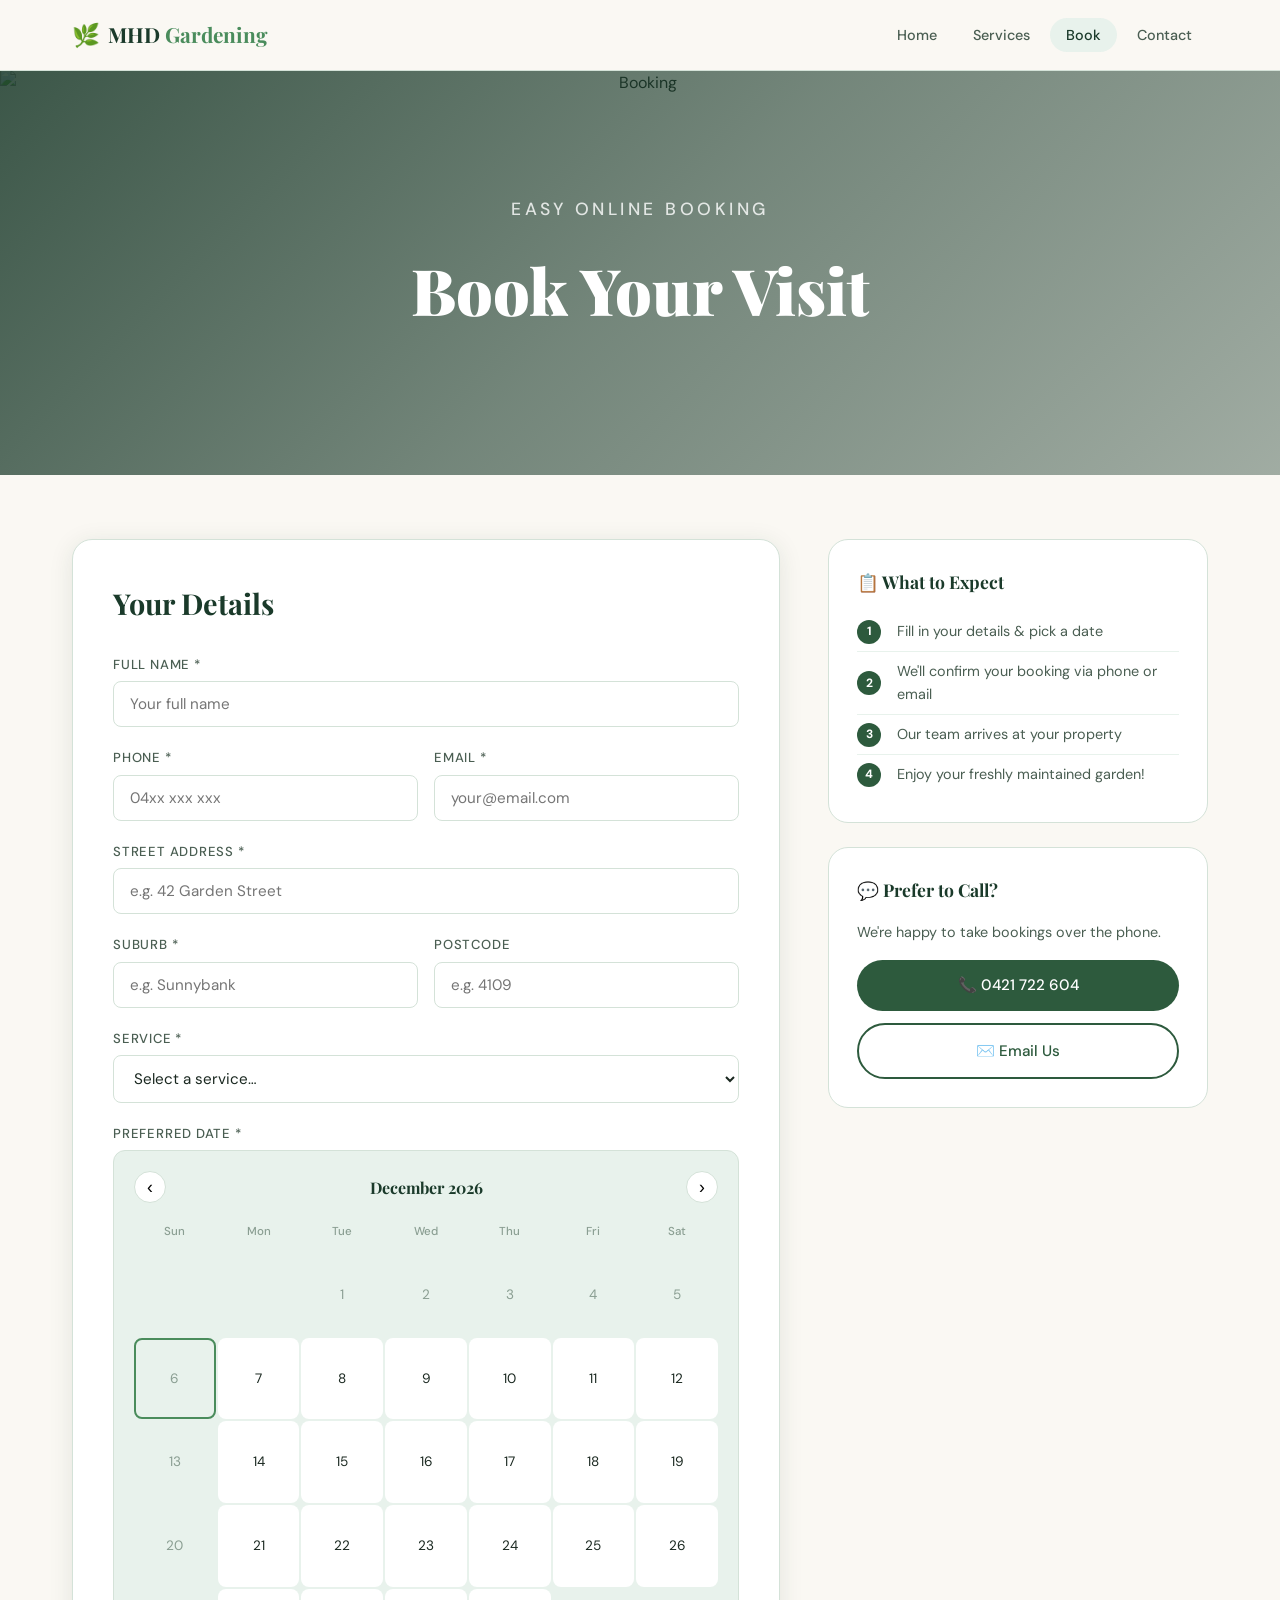
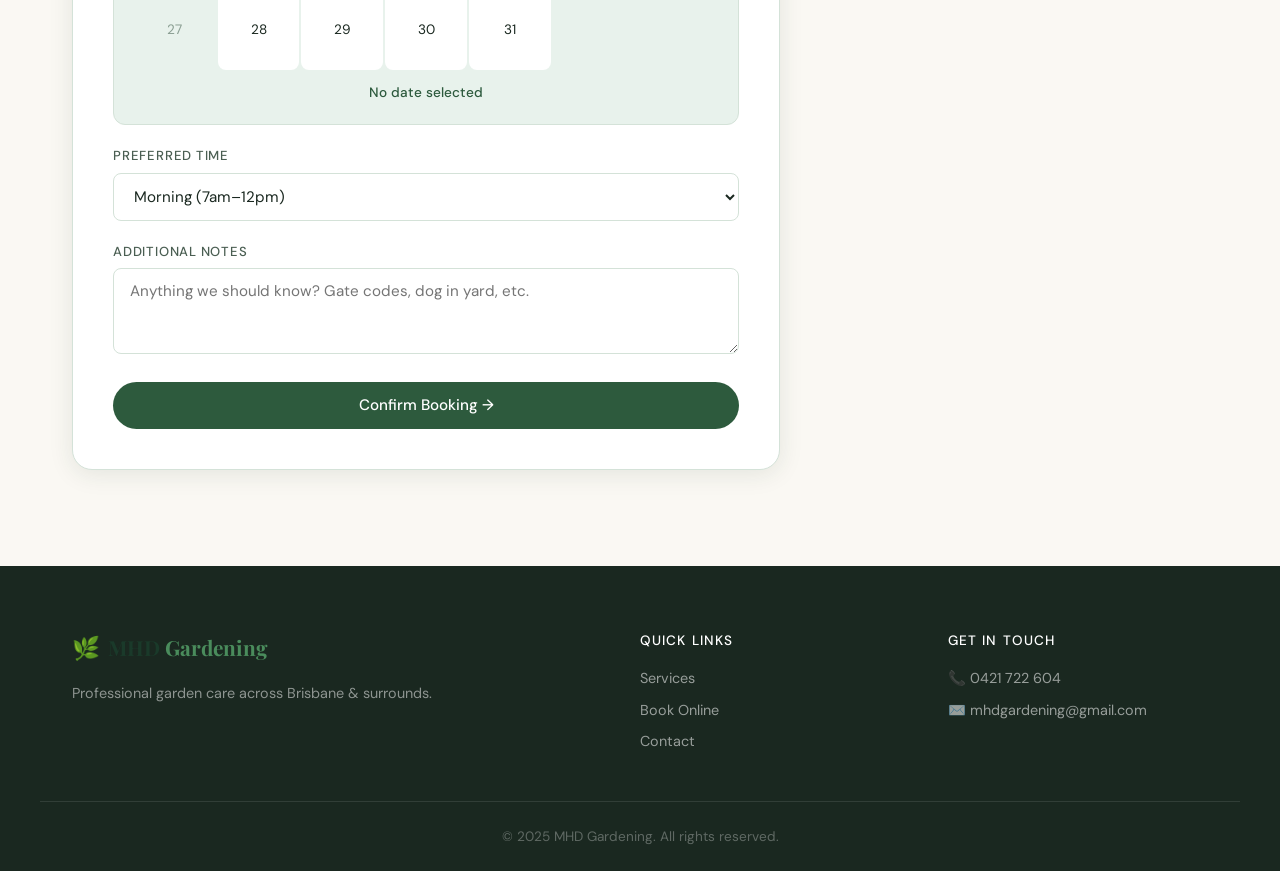
==== commit 8a102ac6: "Add files via upload" ====
--- a/booking.html
+++ b/booking.html
@@ -160,7 +160,7 @@
           <h3>💬 Prefer to Call?</h3>
           <p>We're happy to take bookings over the phone.</p>
           <a href="tel:0421722604" class="btn-primary btn-full">📞 0421 722 604</a>
-          <a href="/cdn-cgi/l/email-protection#f895909c9f998a9c9d9691969fb89f95999194d69b9795" class="btn-outline btn-full" style="margin-top:0.75rem">✉️ Email Us</a>
+          <a href="mailto:mhdgardening@gmail.com" class="btn-outline btn-full" style="margin-top:0.75rem">✉️ Email Us</a>
         </div>
       </div>
 
@@ -171,7 +171,10 @@
 <footer class="footer">
   <div class="container footer-inner">
     <div class="footer-brand">
-      <a href="index.html" class="logo"><span class="logo-leaf">🌿</span><span class="logo-text">MHD<span class="logo-accent"> Gardening</span></span></a>
+      <a href="index.html" class="logo">
+        <span class="logo-leaf">🌿</span>
+        <span class="logo-text">MHD<span class="logo-accent"> Gardening</span></span>
+      </a>
       <p>Professional garden care across Brisbane & surrounds.</p>
     </div>
     <div class="footer-links">
@@ -183,4 +186,12 @@
     <div class="footer-contact">
       <h4>Get in Touch</h4>
       <a href="tel:0421722604">📞 0421 722 604</a>
-      <a href="/cdn-cgi/l/email-protection#85e8ede1e2e4f7e1e0ebecebe2c5e2e8e4ece9abe6eae8">✉️ <span class="__cf_email__" data-cfemail="98f5f0fcfff9eafcfdf6f1f6ffd8fff5f9f1f4b6fbf7f5">[email&#160;p+      <a href="mailto:mhdgardening@gmail.com">✉️ mhdgardening@gmail.com</a>
+    </div>
+  </div>
+  <div class="footer-bottom"><p>© 2025 MHD Gardening. All rights reserved.</p></div>
+</footer>
+
+<script src="main.js"></script>
+</body>
+</html>
--- a/style.css
+++ b/style.css
@@ -1058,3 +1058,20 @@
   .container { padding: 0 1rem; }
   .cta-actions { flex-direction: column; width: 100%; }
 }
+
+/* HERO CTA BUTTONS */
+.hero-btns {
+  display: flex;
+  align-items: center;
+  gap: 1rem;
+  margin-top: 1.5rem;
+  flex-wrap: wrap;
+}
+.hero-btns .btn-primary {
+  padding: 0.85rem 2rem;
+  font-size: 1rem;
+}
+.hero-btns .btn-ghost {
+  padding: 0.85rem 2rem;
+  font-size: 1rem;
+}
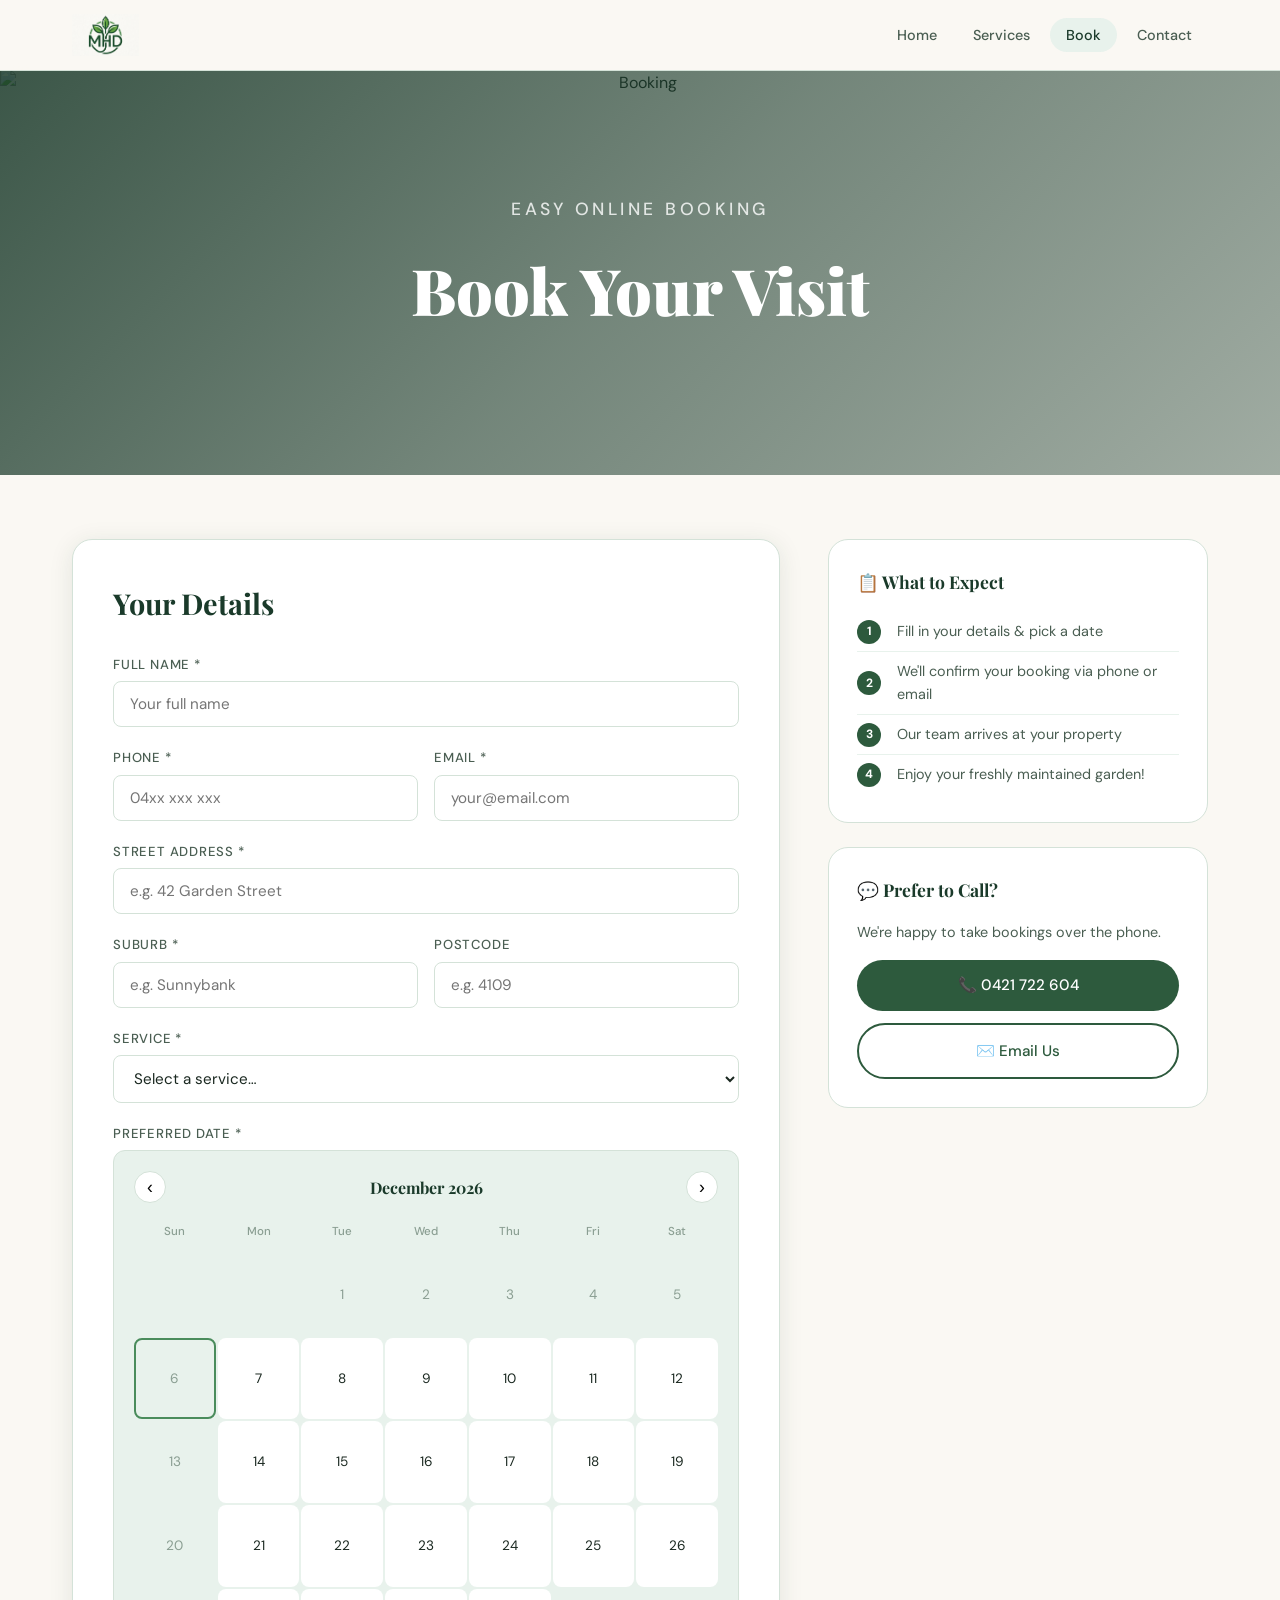
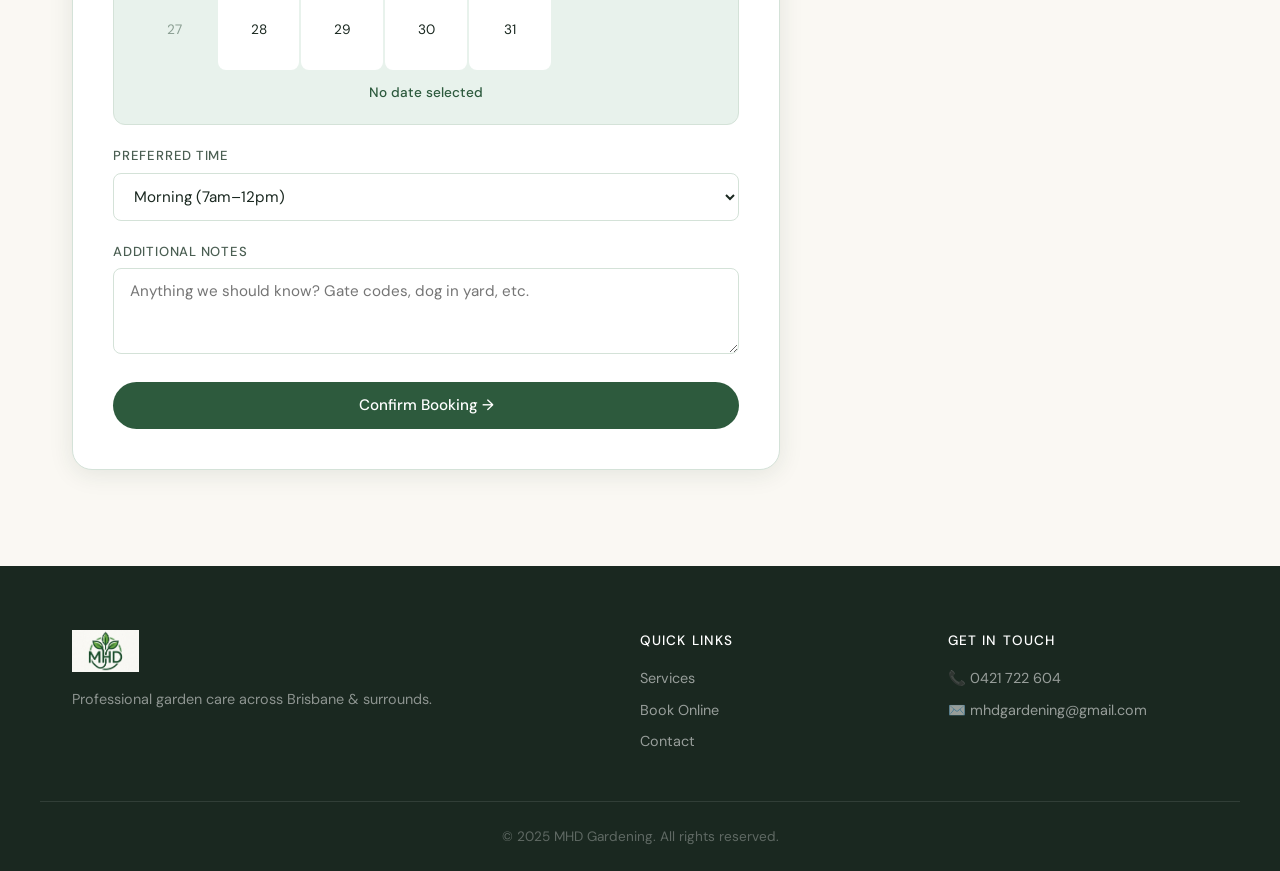
==== commit 6b4a9076: "Add files via upload" ====
--- a/booking.html
+++ b/booking.html
@@ -20,8 +20,7 @@
 <nav class="nav">
   <div class="nav-inner">
     <a href="index.html" class="logo">
-      <span class="logo-leaf">🌿</span>
-      <span class="logo-text">MHD<span class="logo-accent"> Gardening</span></span>
+      <img src="mhd-logo.png" alt="MHD Gardening Logo" class="logo-img">
     </a>
     <ul class="nav-links">
       <li><a href="index.html">Home</a></li>
@@ -172,8 +171,7 @@
   <div class="container footer-inner">
     <div class="footer-brand">
       <a href="index.html" class="logo">
-        <span class="logo-leaf">🌿</span>
-        <span class="logo-text">MHD<span class="logo-accent"> Gardening</span></span>
+        <img src="mhd-logo.png" alt="MHD Gardening Logo" class="logo-img">
       </a>
       <p>Professional garden care across Brisbane & surrounds.</p>
     </div>
--- a/style.css
+++ b/style.css
@@ -1075,3 +1075,16 @@
   padding: 0.85rem 2rem;
   font-size: 1rem;
 }
+
+/* MHD LOGO IMAGE */
+.logo-img {
+  height: 42px;
+  width: auto;
+  object-fit: contain;
+  display: block;
+}
+.logo {
+  display: flex;
+  align-items: center;
+  text-decoration: none;
+}
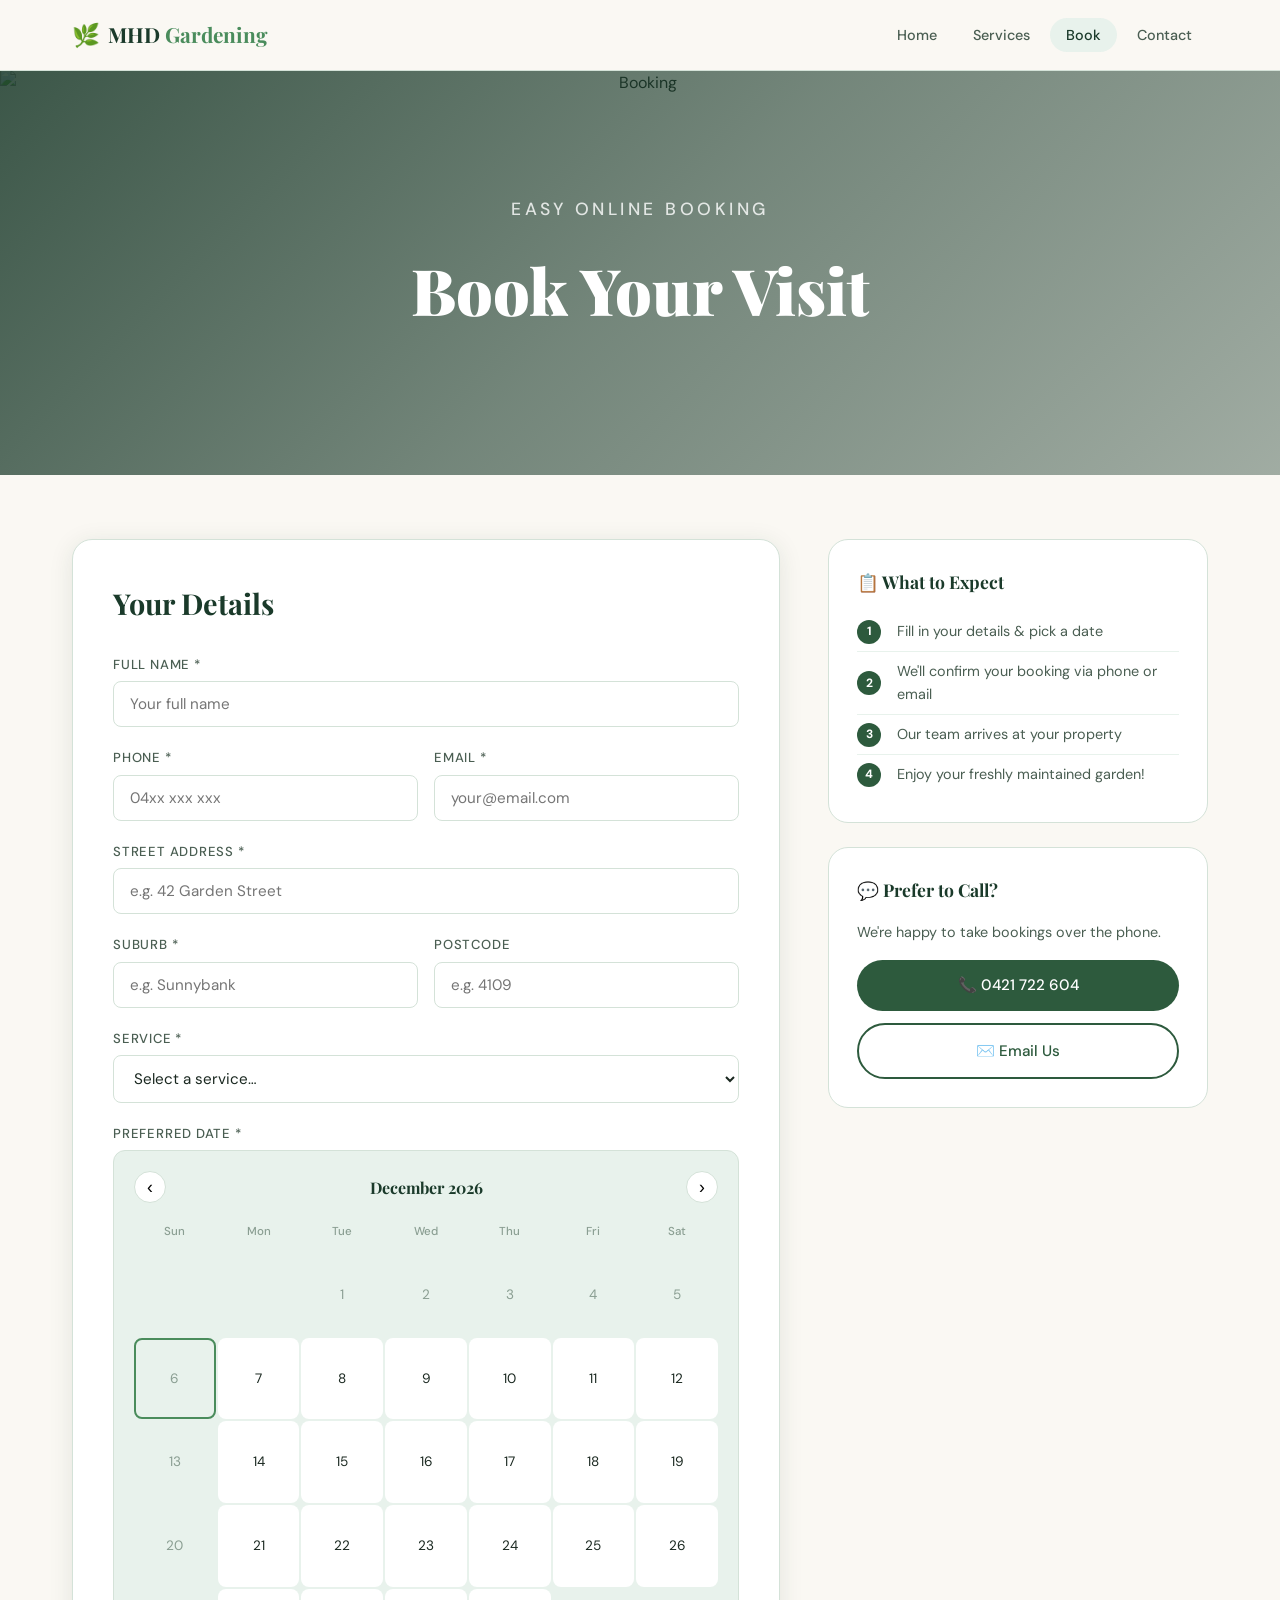
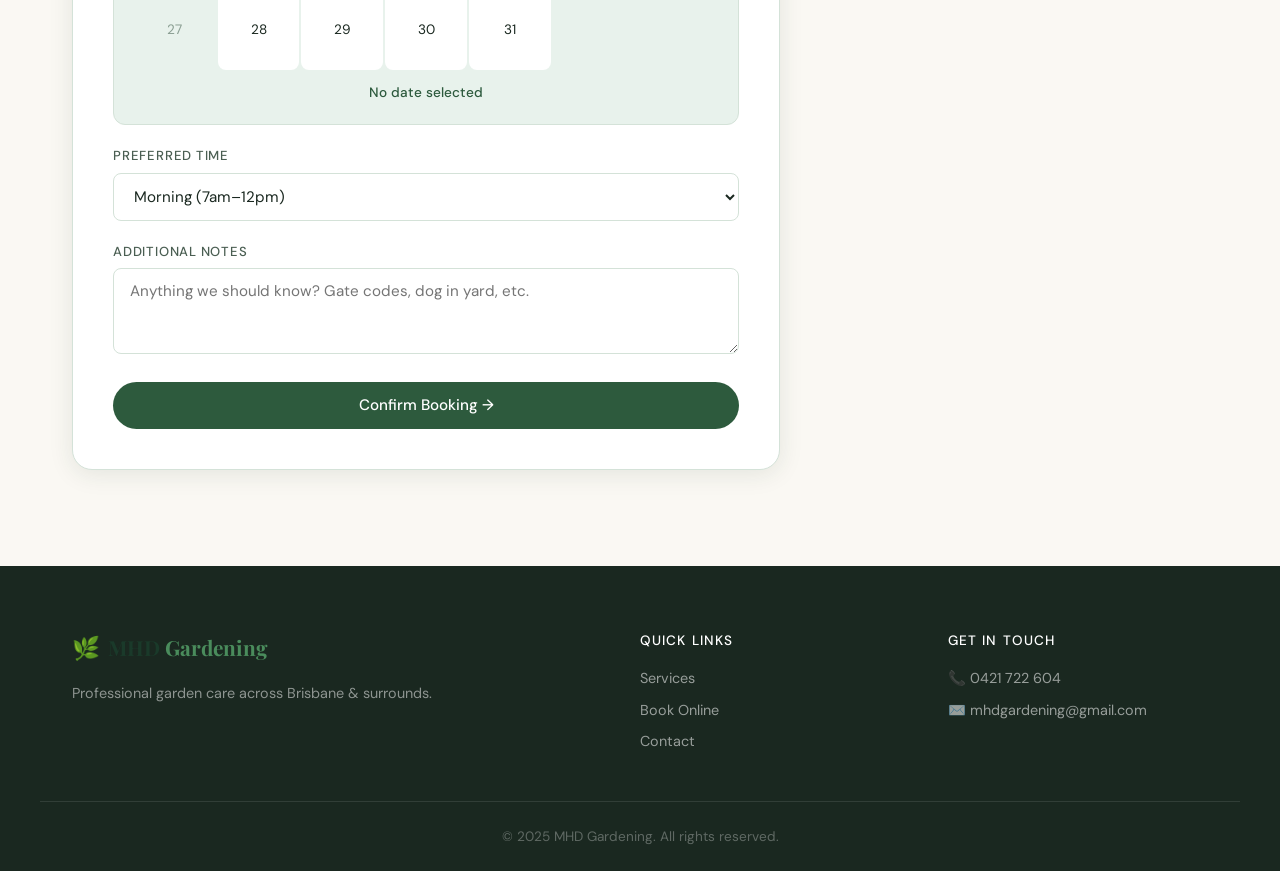
==== commit 92fad13c: "Add files via upload" ====
--- a/booking.html
+++ b/booking.html
@@ -20,7 +20,8 @@
 <nav class="nav">
   <div class="nav-inner">
     <a href="index.html" class="logo">
-      <img src="mhd-logo.png" alt="MHD Gardening Logo" class="logo-img">
+      <span class="logo-leaf">🌿</span>
+      <span class="logo-text">MHD<span class="logo-accent"> Gardening</span></span>
     </a>
     <ul class="nav-links">
       <li><a href="index.html">Home</a></li>
@@ -171,7 +172,8 @@
   <div class="container footer-inner">
     <div class="footer-brand">
       <a href="index.html" class="logo">
-        <img src="mhd-logo.png" alt="MHD Gardening Logo" class="logo-img">
+        <span class="logo-leaf">🌿</span>
+        <span class="logo-text">MHD<span class="logo-accent"> Gardening</span></span>
       </a>
       <p>Professional garden care across Brisbane & surrounds.</p>
     </div>
